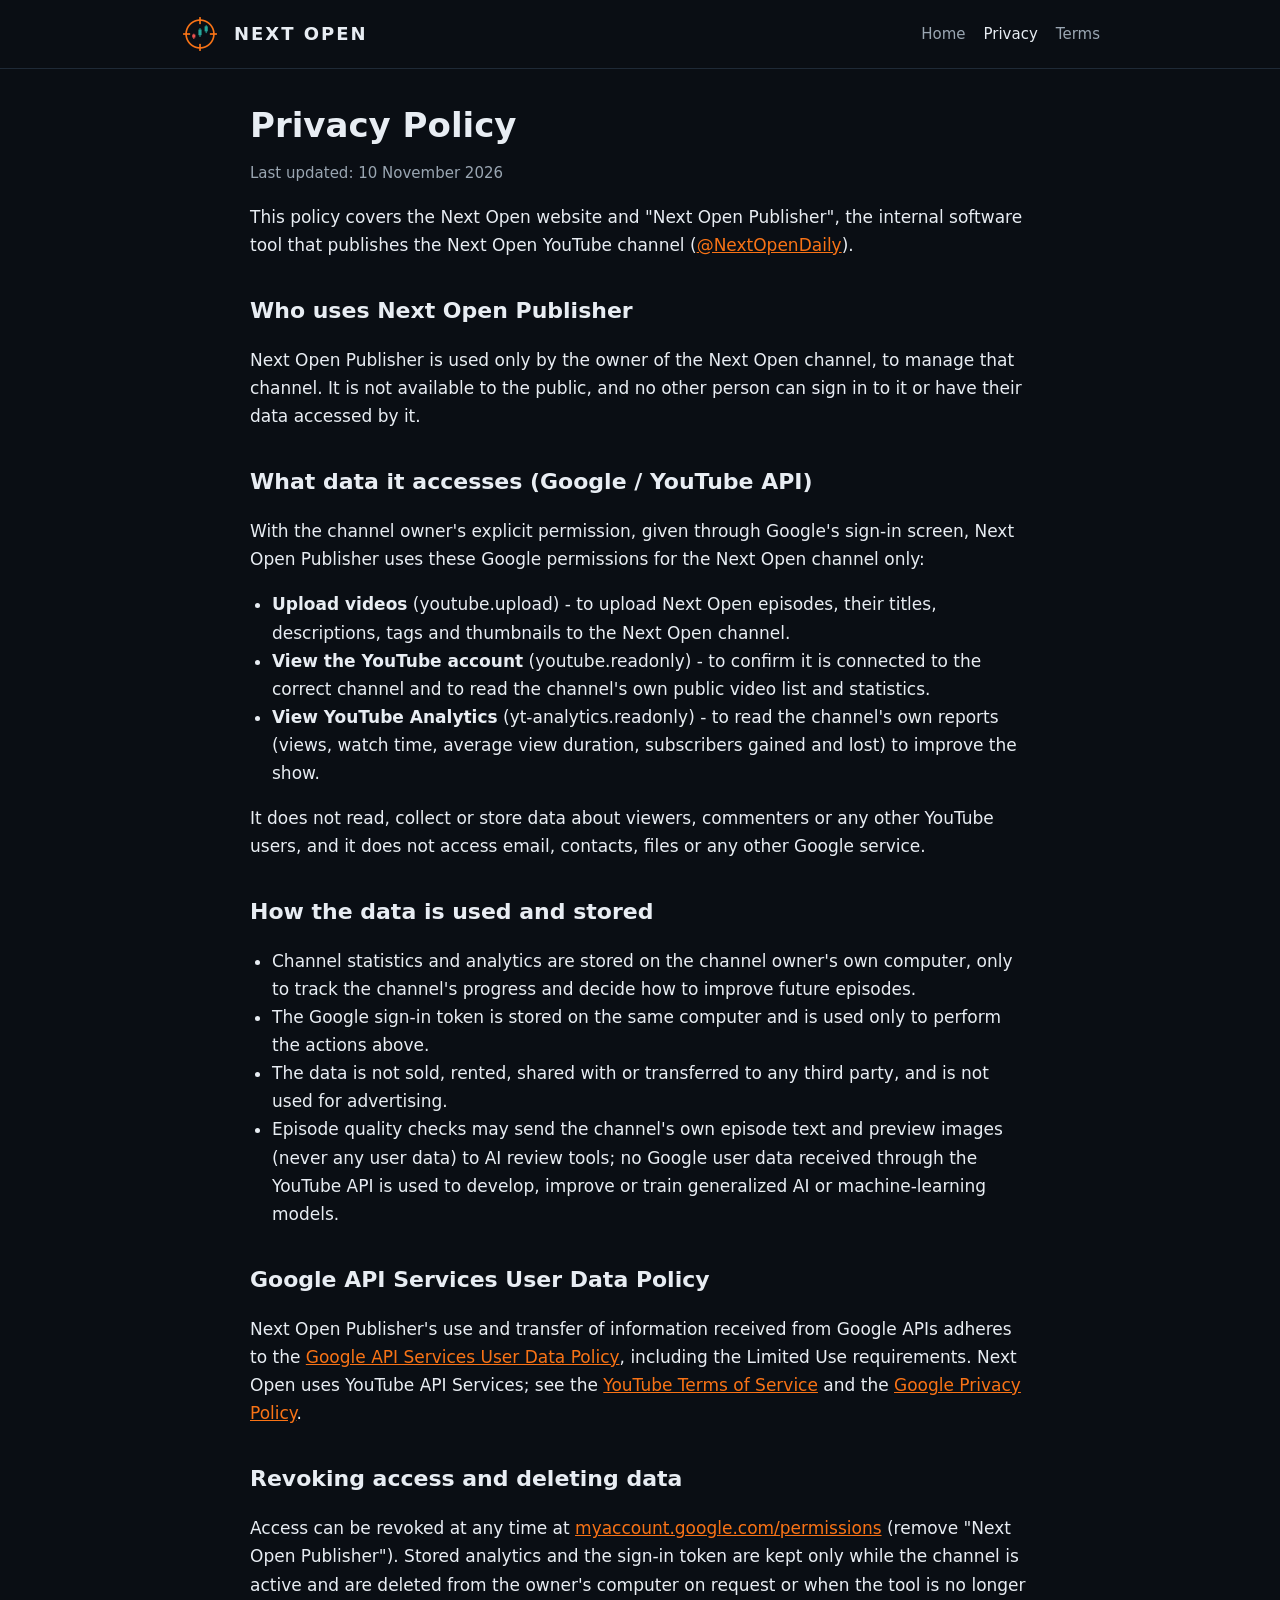
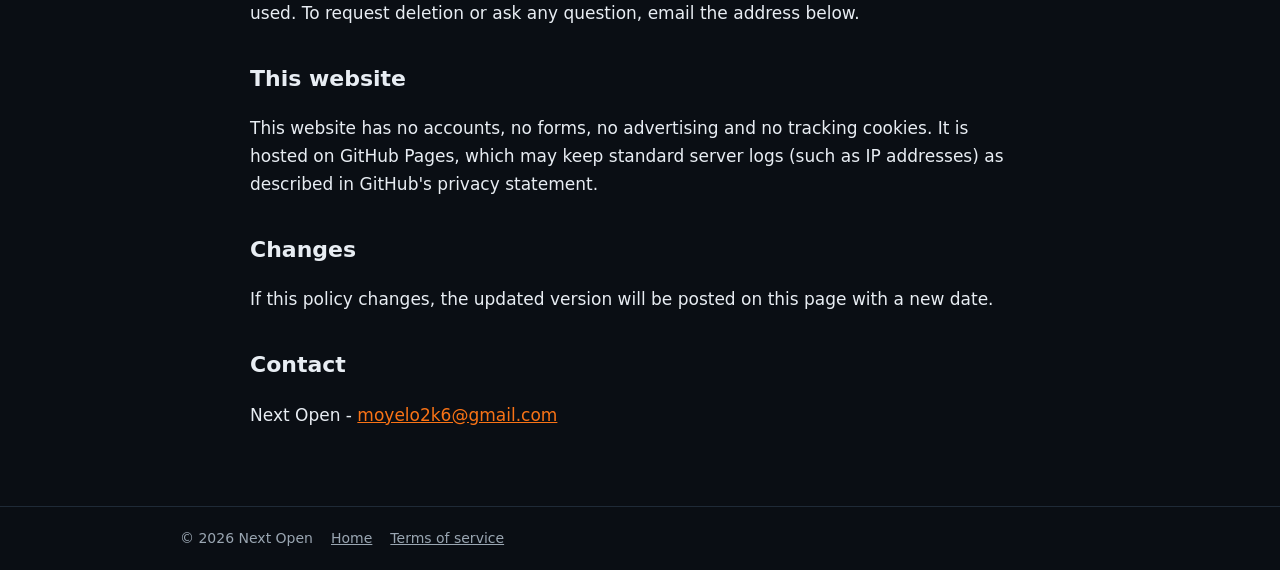
==== privacy.html @ 7bf42303 "Add files via upload" ====
<!DOCTYPE html>
<html lang="en">
<head>
<meta charset="utf-8">
<meta name="viewport" content="width=device-width, initial-scale=1">
<title>Privacy Policy - Next Open</title>
<link rel="icon" href="favicon.png">
<link rel="stylesheet" href="style.css">
</head>
<body>
<header><div class="bar">
  <img src="logo.png" alt="Next Open logo"><a class="name" href="index.html">NEXT OPEN</a>
  <nav><a href="index.html">Home</a><a class="on" href="privacy.html">Privacy</a><a href="terms.html">Terms</a></nav>
</div></header>
<main>
  <h1>Privacy Policy</h1>
  <p class="dim">Last updated: 10 November 2026</p>

  <p>This policy covers the Next Open website and "Next Open Publisher", the internal software tool that publishes
  the Next Open YouTube channel (<a href="https://www.youtube.com/@NextOpenDaily">@NextOpenDaily</a>).</p>

  <h2>Who uses Next Open Publisher</h2>
  <p>Next Open Publisher is used only by the owner of the Next Open channel, to manage that channel. It is not
  available to the public, and no other person can sign in to it or have their data accessed by it.</p>

  <h2>What data it accesses (Google / YouTube API)</h2>
  <p>With the channel owner's explicit permission, given through Google's sign-in screen, Next Open Publisher uses
  these Google permissions for the Next Open channel only:</p>
  <ul>
    <li><b>Upload videos</b> (youtube.upload) - to upload Next Open episodes, their titles, descriptions, tags and
    thumbnails to the Next Open channel.</li>
    <li><b>View the YouTube account</b> (youtube.readonly) - to confirm it is connected to the correct channel and to
    read the channel's own public video list and statistics.</li>
    <li><b>View YouTube Analytics</b> (yt-analytics.readonly) - to read the channel's own reports (views, watch time,
    average view duration, subscribers gained and lost) to improve the show.</li>
  </ul>
  <p>It does not read, collect or store data about viewers, commenters or any other YouTube users, and it does not
  access email, contacts, files or any other Google service.</p>

  <h2>How the data is used and stored</h2>
  <ul>
    <li>Channel statistics and analytics are stored on the channel owner's own computer, only to track the channel's
    progress and decide how to improve future episodes.</li>
    <li>The Google sign-in token is stored on the same computer and is used only to perform the actions above.</li>
    <li>The data is not sold, rented, shared with or transferred to any third party, and is not used for advertising.</li>
    <li>Episode quality checks may send the channel's own episode text and preview images (never any user data) to AI
    review tools; no Google user data received through the YouTube API is used to develop, improve or train
    generalized AI or machine-learning models.</li>
  </ul>

  <h2>Google API Services User Data Policy</h2>
  <p>Next Open Publisher's use and transfer of information received from Google APIs adheres to the
  <a href="https://developers.google.com/terms/api-services-user-data-policy">Google API Services User Data Policy</a>,
  including the Limited Use requirements. Next Open uses YouTube API Services; see the
  <a href="https://www.youtube.com/t/terms">YouTube Terms of Service</a> and the
  <a href="https://policies.google.com/privacy">Google Privacy Policy</a>.</p>

  <h2>Revoking access and deleting data</h2>
  <p>Access can be revoked at any time at
  <a href="https://myaccount.google.com/permissions">myaccount.google.com/permissions</a> (remove "Next Open
  Publisher"). Stored analytics and the sign-in token are kept only while the channel is active and are deleted from
  the owner's computer on request or when the tool is no longer used. To request deletion or ask any question, email
  the address below.</p>

  <h2>This website</h2>
  <p>This website has no accounts, no forms, no advertising and no tracking cookies. It is hosted on GitHub Pages,
  which may keep standard server logs (such as IP addresses) as described in GitHub's privacy statement.</p>

  <h2>Changes</h2>
  <p>If this policy changes, the updated version will be posted on this page with a new date.</p>

  <h2>Contact</h2>
  <p>Next Open - <a href="mailto:moyelo2k6@gmail.com">moyelo2k6@gmail.com</a></p>
</main>
<footer><div>
  <span>&copy; 2026 Next Open</span><a href="index.html">Home</a><a href="terms.html">Terms of service</a>
</div></footer>
</body>
</html>
---- style.css ----
:root { --bg: #0a0e14; --card: #121923; --text: #e8edf3; --dim: #9aa6b2; --accent: #f97316; --line: #1f2a37; }
* { box-sizing: border-box; }
body { margin: 0; background: var(--bg); color: var(--text); font: 17px/1.65 system-ui, -apple-system, "Segoe UI", Roboto, Arial, sans-serif; }
a { color: var(--accent); }
header { border-bottom: 1px solid var(--line); }
.bar { max-width: 960px; margin: 0 auto; padding: 14px 20px; display: flex; align-items: center; gap: 14px; }
.bar img { width: 40px; height: 40px; border-radius: 50%; }
.bar .name { font-weight: 900; letter-spacing: 2px; font-size: 18px; color: var(--text); text-decoration: none; }
.bar nav { margin-left: auto; display: flex; gap: 18px; font-size: 15px; }
.bar nav a { color: var(--dim); text-decoration: none; }
.bar nav a:hover, .bar nav a.on { color: var(--text); }
.hero { width: 100%; display: block; max-height: 300px; object-fit: cover; }
main { max-width: 820px; margin: 0 auto; padding: 36px 20px 60px; }
h1 { font-size: 34px; line-height: 1.2; margin: 0 0 8px; }
h2 { font-size: 22px; margin: 34px 0 8px; }
.tag { color: var(--accent); font-weight: 700; letter-spacing: 1px; text-transform: uppercase; font-size: 14px; }
.card { background: var(--card); border: 1px solid var(--line); border-radius: 14px; padding: 20px 22px; margin: 22px 0; }
.btn { display: inline-block; background: var(--accent); color: #0a0e14; font-weight: 800; padding: 12px 22px;
  border-radius: 10px; text-decoration: none; margin-top: 8px; }
.dim { color: var(--dim); font-size: 15px; }
ul { padding-left: 22px; }
footer { border-top: 1px solid var(--line); color: var(--dim); font-size: 14px; }
footer div { max-width: 960px; margin: 0 auto; padding: 20px; display: flex; flex-wrap: wrap; gap: 18px; }
footer a { color: var(--dim); }
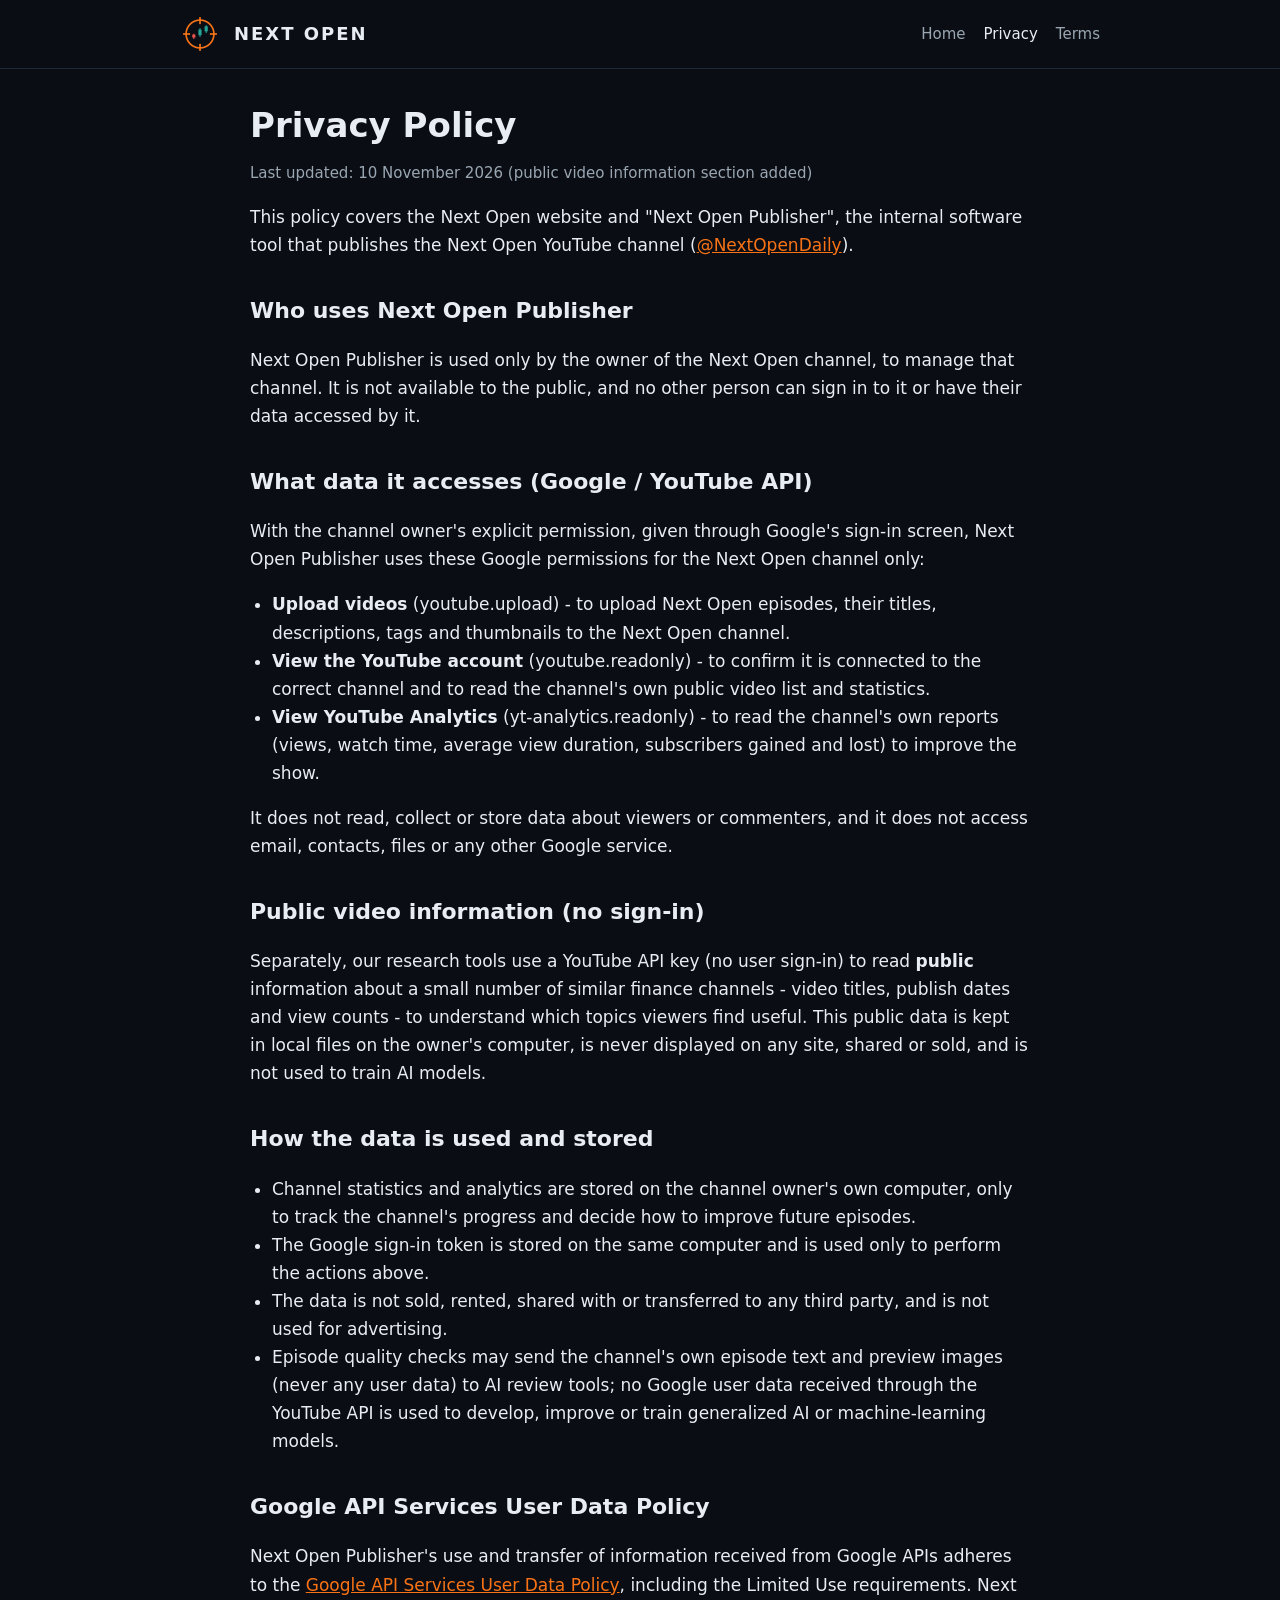
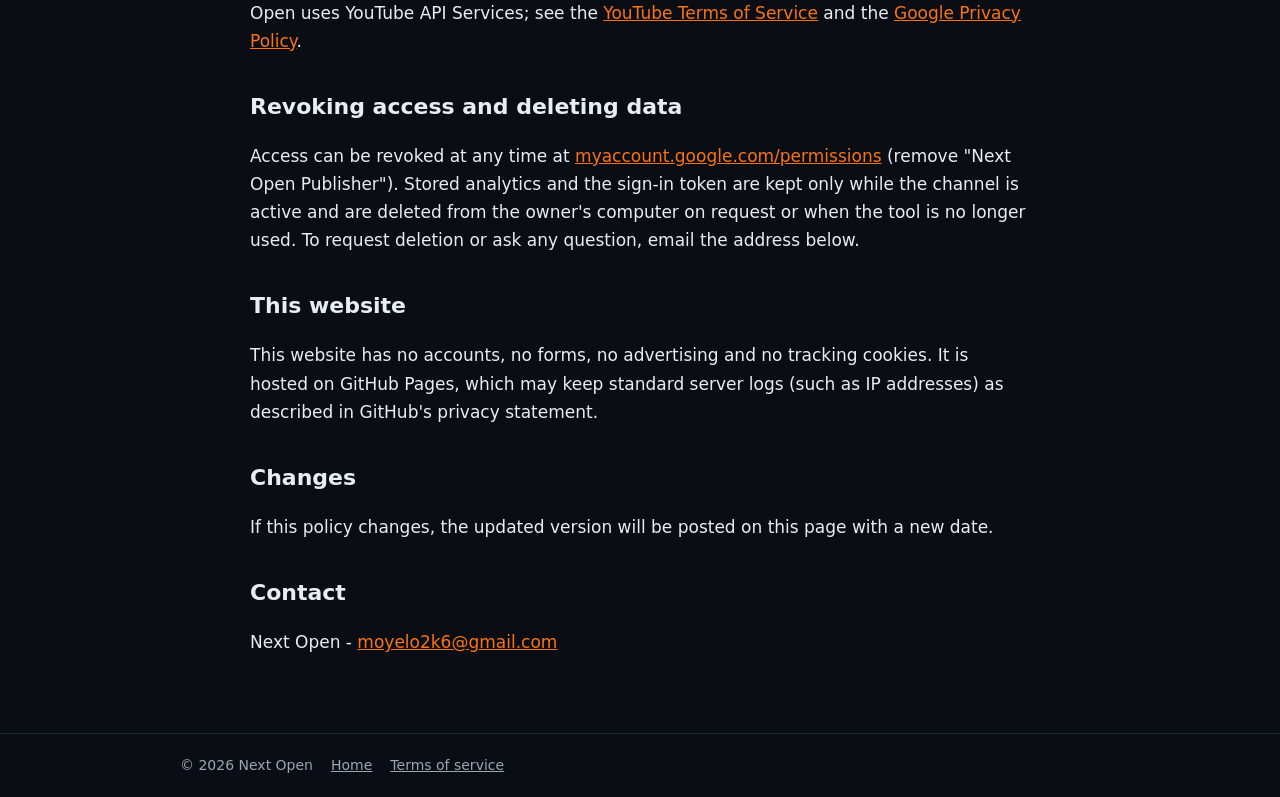
==== commit 5cb7536b: "Add files via upload" ====
--- a/privacy.html
+++ b/privacy.html
@@ -14,7 +14,7 @@
 </div></header>
 <main>
   <h1>Privacy Policy</h1>
-  <p class="dim">Last updated: 10 November 2026</p>
+  <p class="dim">Last updated: 10 November 2026 (public video information section added)</p>
 
   <p>This policy covers the Next Open website and "Next Open Publisher", the internal software tool that publishes
   the Next Open YouTube channel (<a href="https://www.youtube.com/@NextOpenDaily">@NextOpenDaily</a>).</p>
@@ -34,8 +34,14 @@
     <li><b>View YouTube Analytics</b> (yt-analytics.readonly) - to read the channel's own reports (views, watch time,
     average view duration, subscribers gained and lost) to improve the show.</li>
   </ul>
-  <p>It does not read, collect or store data about viewers, commenters or any other YouTube users, and it does not
-  access email, contacts, files or any other Google service.</p>
+  <p>It does not read, collect or store data about viewers or commenters, and it does not access email, contacts,
+  files or any other Google service.</p>
+
+  <h2>Public video information (no sign-in)</h2>
+  <p>Separately, our research tools use a YouTube API key (no user sign-in) to read <b>public</b> information about a
+  small number of similar finance channels - video titles, publish dates and view counts - to understand which topics
+  viewers find useful. This public data is kept in local files on the owner's computer, is never displayed on any site,
+  shared or sold, and is not used to train AI models.</p>
 
   <h2>How the data is used and stored</h2>
   <ul>
